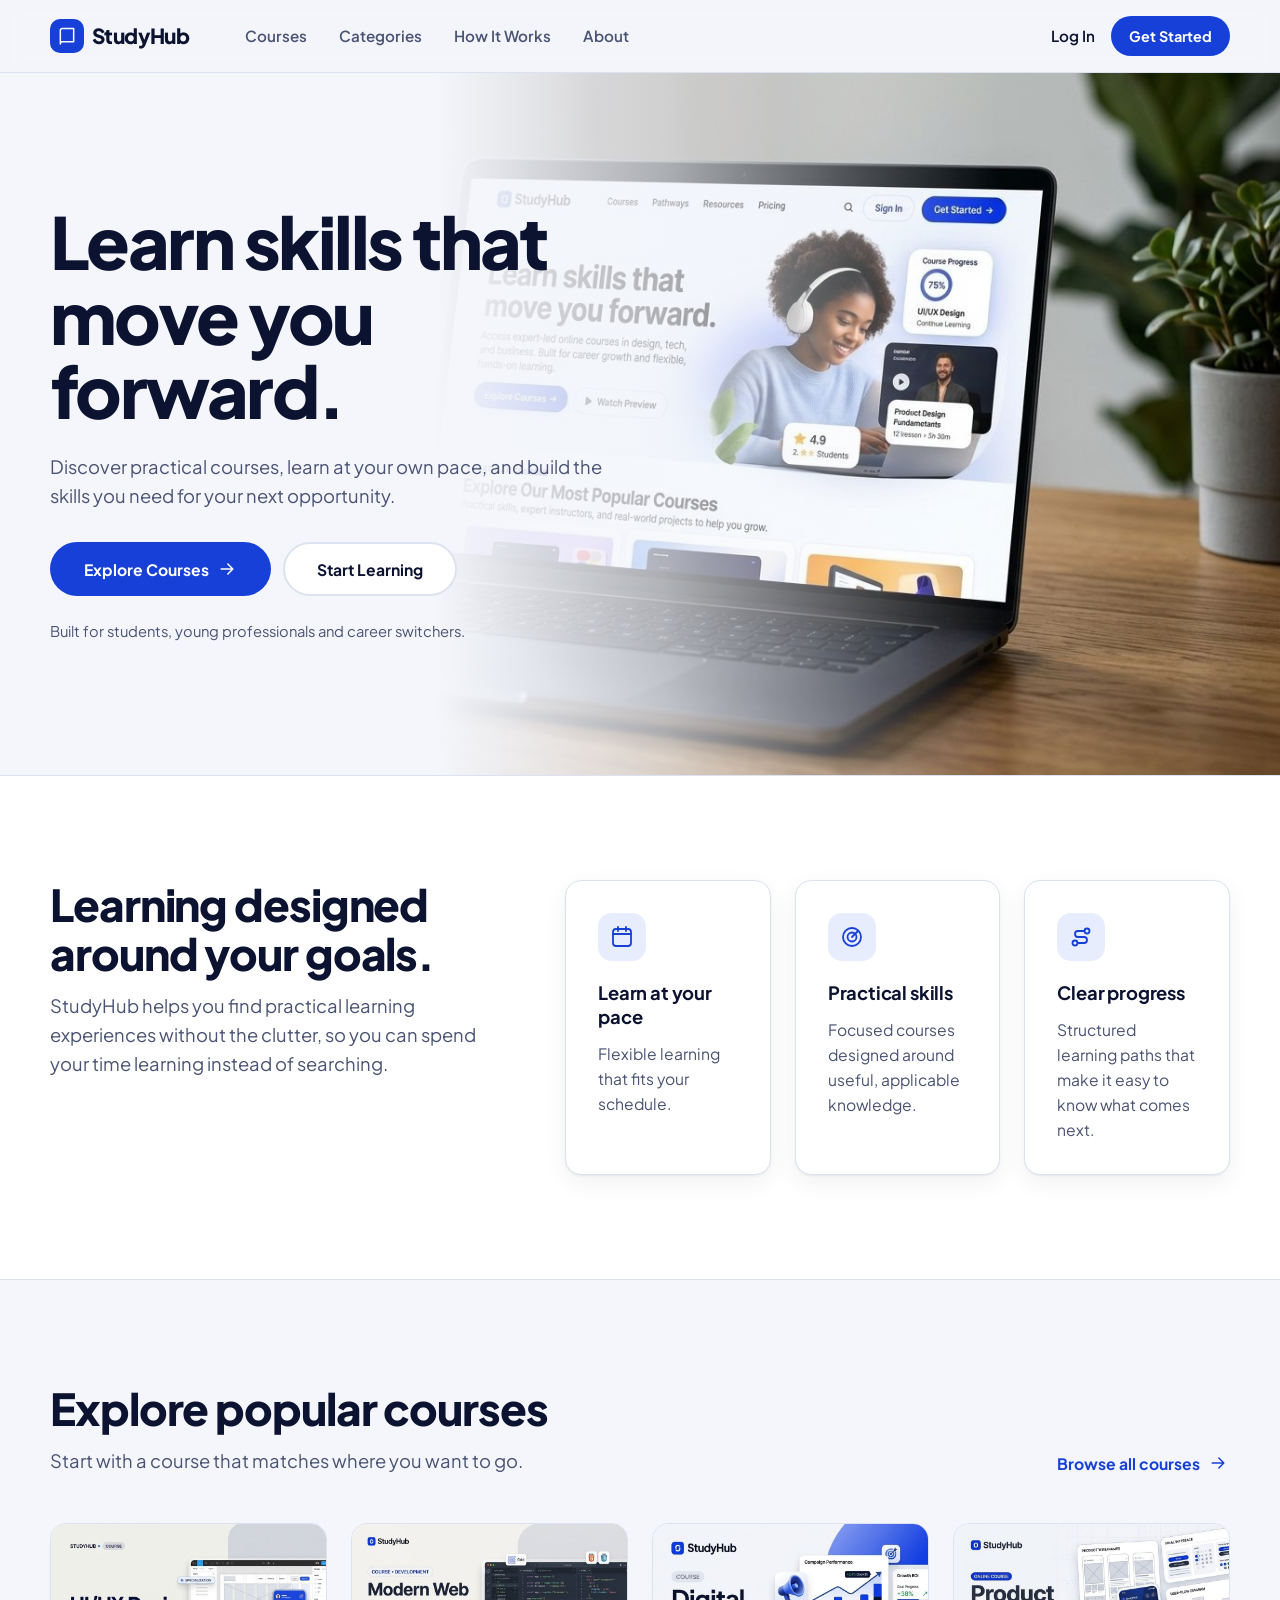
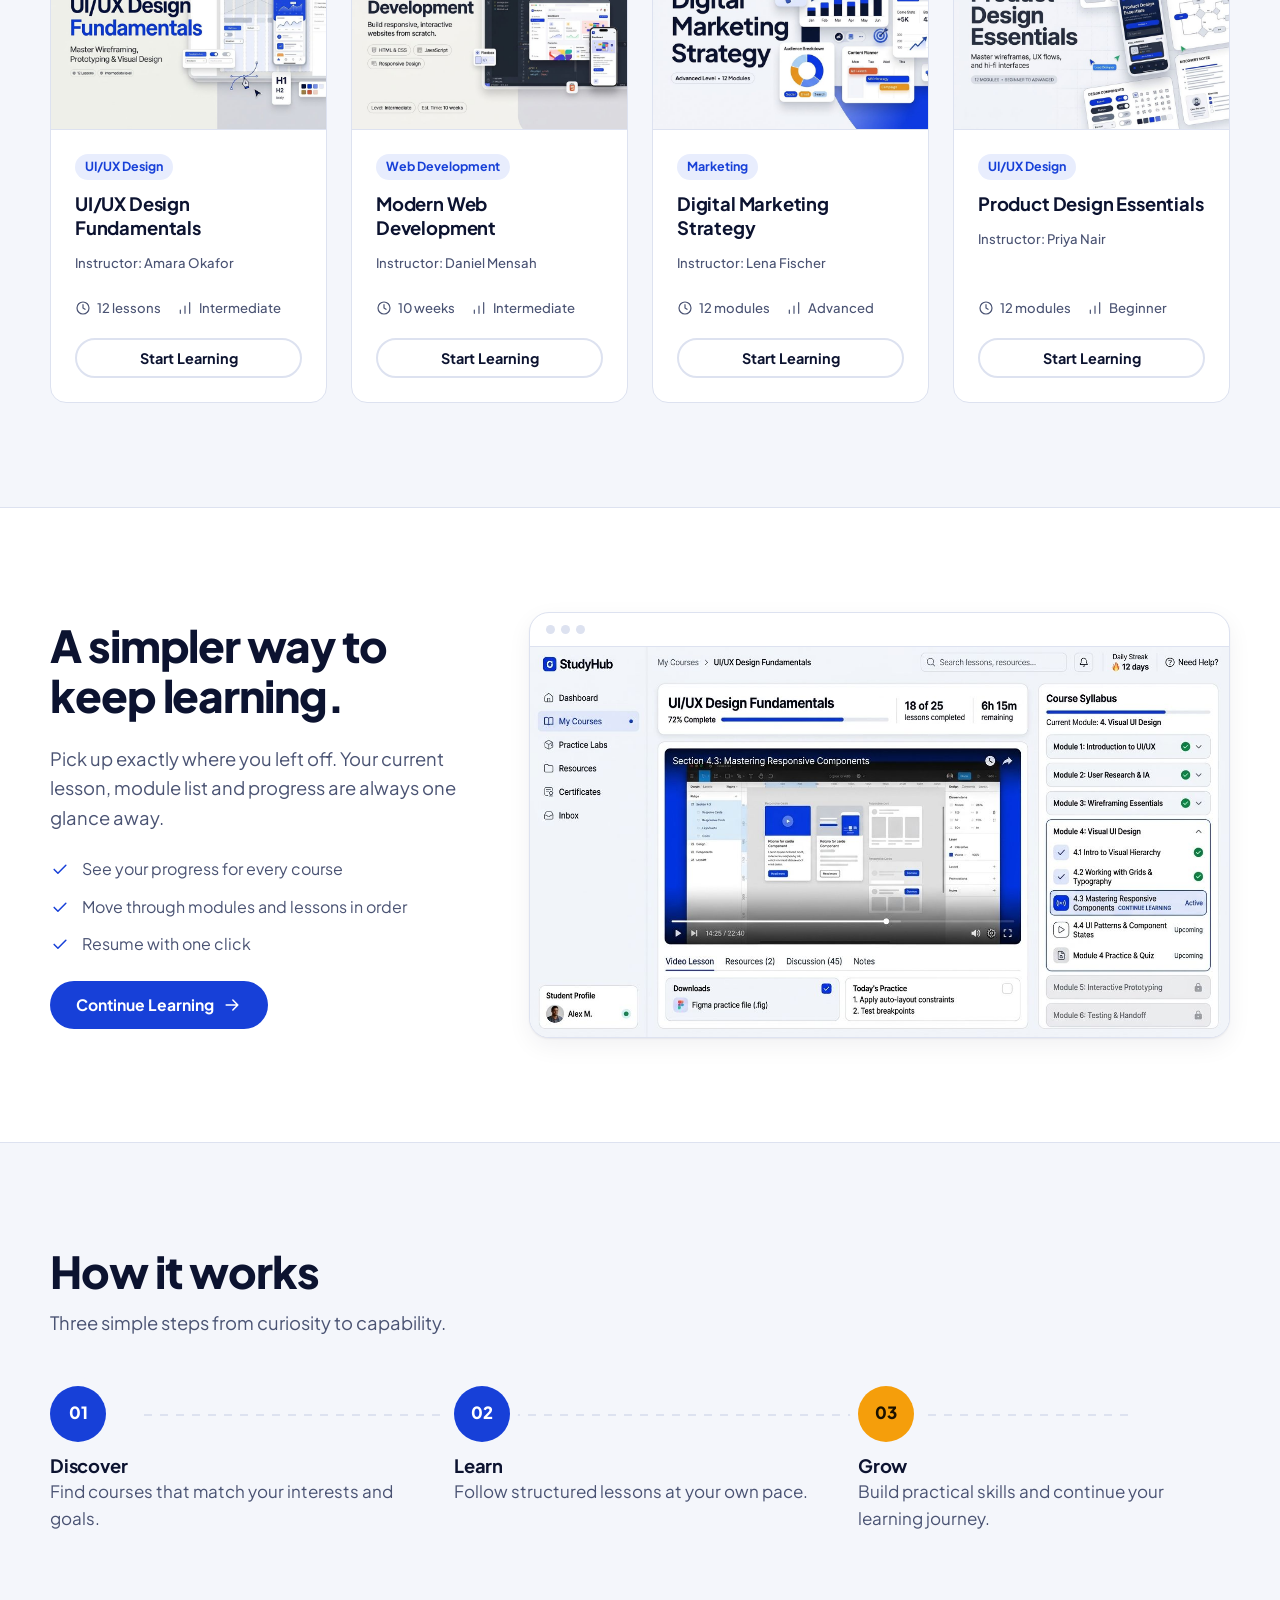
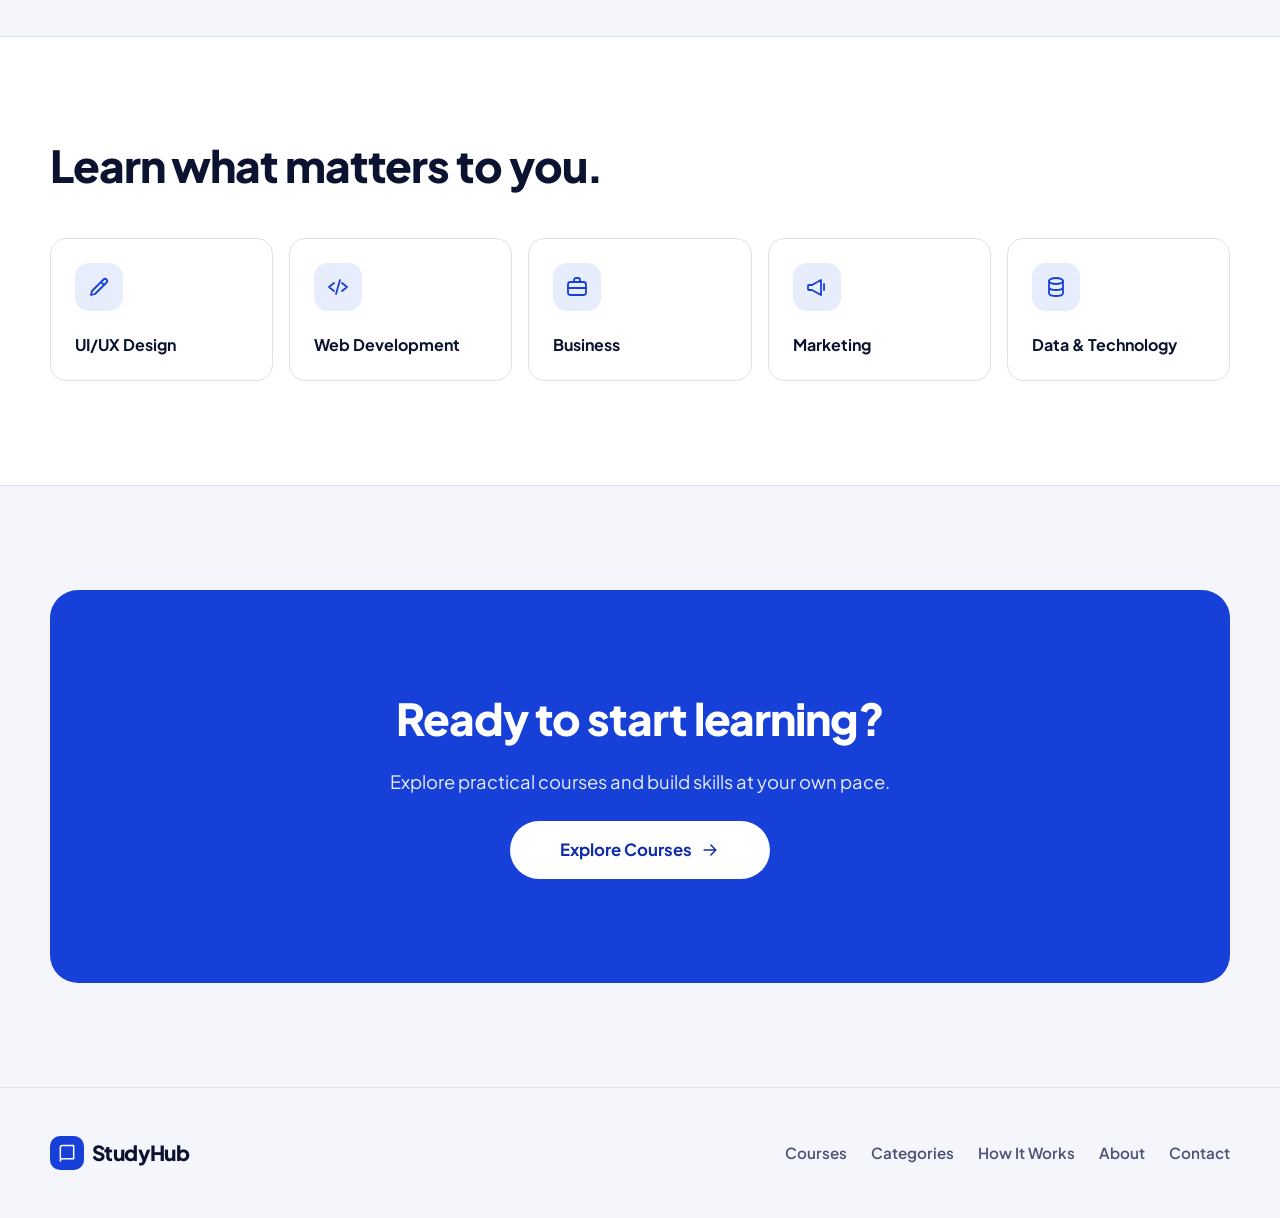
==== index.html @ 7bf139a9 "initial commit" ====
<!DOCTYPE html>
<html lang="en">
<head>
<meta charset="utf-8">
<meta name="viewport" content="width=device-width, initial-scale=1, viewport-fit=cover">
<link rel="icon" href="data:image/svg+xml,%3Csvg xmlns=%27http://www.w3.org/2000/svg%27 viewBox=%270 0 100 100%27%3E%3Ctext y=%27.9em%27 font-size=%2790%27%3E🎓%3C/text%3E%3C/svg%3E">
<title>StudyHub — Learn skills that move you forward</title>
<meta name="description" content="Practical online courses in design, development, business and marketing. Learn at your own pace with structured paths and clear progress.">
<link rel="preconnect" href="https://fonts.googleapis.com">
<link rel="preconnect" href="https://fonts.gstatic.com" crossorigin>
<link href="https://fonts.googleapis.com/css2?family=Plus+Jakarta+Sans:wght@400;500;600;700;800&display=swap" rel="stylesheet">
<link rel="stylesheet" href="css/styles.css">
</head>
<body>
<svg width="0" height="0" style="position:absolute" aria-hidden="true">
<defs>
<symbol id="arrow" viewBox="0 0 24 24"><path d="M5 12h14M13 6l6 6-6 6"/></symbol>
<symbol id="clock" viewBox="0 0 24 24"><circle cx="12" cy="12" r="9"/><path d="M12 7v5l3 2"/></symbol>
<symbol id="level" viewBox="0 0 24 24"><path d="M5 20v-5M12 20V9M19 20V4"/></symbol>
<symbol id="check" viewBox="0 0 24 24"><path d="M5 12.5l4.5 4.5L19 7.5"/></symbol>
<symbol id="flex" viewBox="0 0 24 24"><rect x="3" y="4" width="18" height="17" rx="3"/><path d="M3 9h18M8 2v4M16 2v4"/></symbol>
<symbol id="target" viewBox="0 0 24 24"><circle cx="12" cy="12" r="9"/><circle cx="12" cy="12" r="4.5"/><path d="M12 12l6-6"/></symbol>
<symbol id="path" viewBox="0 0 24 24"><circle cx="6" cy="18" r="2.5"/><circle cx="18" cy="6" r="2.5"/><path d="M8.5 18H15a3 3 0 0 0 0-6H9a3 3 0 0 1 0-6h6.5"/></symbol>
<symbol id="search" viewBox="0 0 24 24"><circle cx="11" cy="11" r="7"/><path d="M20 20l-4-4"/></symbol>
<symbol id="book" viewBox="0 0 24 24"><path d="M4 5.5A2.5 2.5 0 0 1 6.5 3H20v16H6.5A2.5 2.5 0 0 0 4 21.5zM4 5.5v16"/></symbol>
<symbol id="pen" viewBox="0 0 24 24"><path d="M4 20l1-4L16.5 4.5a2.1 2.1 0 0 1 3 3L8 19zM14 7l3 3"/></symbol>
<symbol id="code" viewBox="0 0 24 24"><path d="M8 8l-5 4 5 4M16 8l5 4-5 4M14 5l-4 14"/></symbol>
<symbol id="brief" viewBox="0 0 24 24"><rect x="3" y="7" width="18" height="13" rx="2.5"/><path d="M9 7V5a2 2 0 0 1 2-2h2a2 2 0 0 1 2 2v2M3 13h18"/></symbol>
<symbol id="mega" viewBox="0 0 24 24"><path d="M3 11v3a1 1 0 0 0 1 1h3l9 5V5L7 10H4a1 1 0 0 0-1 1zM19 9v6"/></symbol>
<symbol id="data" viewBox="0 0 24 24"><ellipse cx="12" cy="6" rx="7" ry="3"/><path d="M5 6v6c0 1.7 3.1 3 7 3s7-1.3 7-3V6M5 12v6c0 1.7 3.1 3 7 3s7-1.3 7-3v-6"/></symbol>
<symbol id="menu" viewBox="0 0 24 24"><path d="M4 7h16M4 12h16M4 17h16"/></symbol>
</defs>
</svg>

<header class="nav">
  <div class="wrap">
    <a class="logo" href="#top" aria-label="StudyHub home"><i><svg class="ico" aria-hidden="true"><use href="#book"/></svg></i>StudyHub</a>
    <nav class="menu" id="menu" aria-label="Primary">
      <a href="#courses">Courses</a><a href="#categories">Categories</a><a href="#how">How It Works</a><a href="#about">About</a>
    </nav>
    <div class="nav-r">
      <a class="login" href="#cta">Log In</a>
      <a class="btn btn-p btn-sm" href="#cta">Get Started</a>
    </div>
    <button class="burger" id="burger" aria-label="Open menu" aria-expanded="false" aria-controls="menu"><svg class="ico" aria-hidden="true"><use href="#menu"/></svg></button>
  </div>
</header>

<main id="top">
<section class="hero">
  <img class="hero-bg" src="images/hero-laptop.jpg" alt="" width="1200" height="670" fetchpriority="high">
  <div class="wrap">
    <div class="copy">
      <h1>Learn skills that move you forward.</h1>
      <p class="lead">Discover practical courses, learn at your own pace, and build the skills you need for your next opportunity.</p>
      <div class="cta-row">
        <a class="btn btn-p" href="#courses">Explore Courses <svg class="ico" aria-hidden="true"><use href="#arrow"/></svg></a>
        <a class="btn btn-s" href="#cta">Start Learning</a>
      </div>
      <p class="audience">Built for students, young professionals and career switchers.</p>
    </div>
  </div>
</section>

<section class="band" id="about">
  <div class="wrap split">
    <div class="head">
      <h2>Learning designed around your goals.</h2>
      <p class="lead">StudyHub helps you find practical learning experiences without the clutter, so you can spend your time learning instead of searching.</p>
    </div>
    <div class="values">
      <article class="panel val"><span class="badge"><svg class="ico"><use href="#flex"/></svg></span><h3>Learn at your pace</h3><p>Flexible learning that fits your schedule.</p></article>
      <article class="panel val"><span class="badge"><svg class="ico"><use href="#target"/></svg></span><h3>Practical skills</h3><p>Focused courses designed around useful, applicable knowledge.</p></article>
      <article class="panel val"><span class="badge"><svg class="ico"><use href="#path"/></svg></span><h3>Clear progress</h3><p>Structured learning paths that make it easy to know what comes next.</p></article>
    </div>
  </div>
</section>

<section id="courses">
  <div class="wrap">
    <div class="top">
      <div class="head"><h2>Explore popular courses</h2><p class="lead">Start with a course that matches where you want to go.</p></div>
      <a class="btn btn-t" href="#cta">Browse all courses <svg class="ico" aria-hidden="true"><use href="#arrow"/></svg></a>
    </div>
    <div class="grid4">
      <article class="card"><img src="images/course-ui-ux-fundamentals.jpg" alt="UI/UX Design Fundamentals course cover" loading="lazy" width="900" height="672"><div class="body"><span class="tag">UI/UX Design</span><h3>UI/UX Design Fundamentals</h3><p class="meta">Instructor: Amara Okafor</p><div class="facts meta"><span><svg class="ico"><use href="#clock"/></svg>12 lessons</span><span><svg class="ico"><use href="#level"/></svg>Intermediate</span></div><a class="btn btn-s btn-sm" href="#cta">Start Learning</a></div></article>
      <article class="card"><img src="images/course-web-development.jpg" alt="Modern Web Development course cover" loading="lazy" width="900" height="672"><div class="body"><span class="tag">Web Development</span><h3>Modern Web Development</h3><p class="meta">Instructor: Daniel Mensah</p><div class="facts meta"><span><svg class="ico"><use href="#clock"/></svg>10 weeks</span><span><svg class="ico"><use href="#level"/></svg>Intermediate</span></div><a class="btn btn-s btn-sm" href="#cta">Start Learning</a></div></article>
      <article class="card"><img src="images/course-digital-marketing.jpg" alt="Digital Marketing Strategy course cover" loading="lazy" width="900" height="672"><div class="body"><span class="tag">Marketing</span><h3>Digital Marketing Strategy</h3><p class="meta">Instructor: Lena Fischer</p><div class="facts meta"><span><svg class="ico"><use href="#clock"/></svg>12 modules</span><span><svg class="ico"><use href="#level"/></svg>Advanced</span></div><a class="btn btn-s btn-sm" href="#cta">Start Learning</a></div></article>
      <article class="card"><img src="images/course-product-design.jpg" alt="Product Design Essentials course cover" loading="lazy" width="900" height="672"><div class="body"><span class="tag">UI/UX Design</span><h3>Product Design Essentials</h3><p class="meta">Instructor: Priya Nair</p><div class="facts meta"><span><svg class="ico"><use href="#clock"/></svg>12 modules</span><span><svg class="ico"><use href="#level"/></svg>Beginner</span></div><a class="btn btn-s btn-sm" href="#cta">Start Learning</a></div></article>
    </div>
  </div>
</section>

<section class="band" id="experience">
  <div class="wrap exp">
    <div class="copy">
      <h2>A simpler way to keep learning.</h2>
      <p class="lead">Pick up exactly where you left off. Your current lesson, module list and progress are always one glance away.</p>
      <ul class="ticks">
        <li><svg class="ico"><use href="#check"/></svg>See your progress for every course</li>
        <li><svg class="ico"><use href="#check"/></svg>Move through modules and lessons in order</li>
        <li><svg class="ico"><use href="#check"/></svg>Resume with one click</li>
      </ul>
      <a class="btn btn-p" href="#cta">Continue Learning <svg class="ico" aria-hidden="true"><use href="#arrow"/></svg></a>
    </div>
    <div class="frame">
      <div class="dots"><b></b><b></b><b></b></div>
      <img src="images/lesson-interface.jpg" alt="StudyHub lesson view: UI/UX Design Fundamentals at 72% complete, with the course syllabus and a video lesson on responsive components" loading="lazy" width="1376" height="768">
    </div>
  </div>
</section>

<section id="how">
  <div class="wrap">
    <div class="head"><h2>How it works</h2><p class="lead">Three simple steps from curiosity to capability.</p></div>
    <ol class="steps" style="list-style:none;margin:0;padding:0">
      <li class="step"><span class="n">01</span><div><h3>Discover</h3><p>Find courses that match your interests and goals.</p></div></li>
      <li class="step"><span class="n">02</span><div><h3>Learn</h3><p>Follow structured lessons at your own pace.</p></div></li>
      <li class="step"><span class="n">03</span><div><h3>Grow</h3><p>Build practical skills and continue your learning journey.</p></div></li>
    </ol>
  </div>
</section>

<section class="band" id="categories">
  <div class="wrap">
    <div class="head"><h2>Learn what matters to you.</h2></div>
    <div class="cats">
      <a class="cat" href="#courses"><span class="badge"><svg class="ico"><use href="#pen"/></svg></span><strong>UI/UX Design</strong></a>
      <a class="cat" href="#courses"><span class="badge"><svg class="ico"><use href="#code"/></svg></span><strong>Web Development</strong></a>
      <a class="cat" href="#courses"><span class="badge"><svg class="ico"><use href="#brief"/></svg></span><strong>Business</strong></a>
      <a class="cat" href="#courses"><span class="badge"><svg class="ico"><use href="#mega"/></svg></span><strong>Marketing</strong></a>
      <a class="cat" href="#courses"><span class="badge"><svg class="ico"><use href="#data"/></svg></span><strong>Data &amp; Technology</strong></a>
    </div>
  </div>
</section>

<section id="cta">
  <div class="wrap">
    <div class="final">
      <h2>Ready to start learning?</h2>
      <p>Explore practical courses and build skills at your own pace.</p>
      <a class="btn" href="#courses">Explore Courses <svg class="ico" aria-hidden="true"><use href="#arrow"/></svg></a>
    </div>
  </div>
</section>
</main>

<footer>
  <div class="wrap">
    <a class="logo" href="#top"><i><svg class="ico" aria-hidden="true"><use href="#book"/></svg></i>StudyHub</a>
    <nav aria-label="Footer"><a href="#courses">Courses</a><a href="#categories">Categories</a><a href="#how">How It Works</a><a href="#about">About</a><a href="mailto:hello@studyhub.example">Contact</a></nav>
  </div>
</footer>

<script src="js/main.js" defer></script>
</body>
</html>
---- css/styles.css ----
:root{
  --brand:#1740D8;--brand-d:#0F2DA8;--brand-t:#E8EDFD;
  --accent:#F59E0B;--ink:#0C1330;--ink2:#4A5373;--line:#DDE2F0;
  --bg:#F4F6FB;--surface:#fff;--on-brand:#fff;--ring:#1740D8;
  --s1:4px;--s2:8px;--s3:12px;--s4:16px;--s5:24px;--s6:32px;--s7:48px;--s8:72px;--s9:104px;
  --r:16px;--r-s:10px;--sh:0 1px 2px rgba(12,19,48,.06),0 8px 24px rgba(12,19,48,.06);
  --font:"Plus Jakarta Sans",system-ui,-apple-system,"Segoe UI",Roboto,sans-serif;
  box-sizing:border-box;padding-top:env(safe-area-inset-top,0px);padding-bottom:env(safe-area-inset-bottom,0px)
}
@media (prefers-color-scheme:dark){:root:not([data-theme="light"]){
  --brand:#6C8CFF;--brand-d:#8FA6FF;--brand-t:#1B2750;--ink:#EEF1FB;--ink2:#A9B2D0;--line:#273154;
  --bg:#0A1024;--surface:#121A36;--on-brand:#0A1024;--ring:#8FA6FF;--sh:0 1px 2px rgba(0,0,0,.4)}}
:root[data-theme="dark"]{--brand:#6C8CFF;--brand-d:#8FA6FF;--brand-t:#1B2750;--ink:#EEF1FB;--ink2:#A9B2D0;--line:#273154;--bg:#0A1024;--surface:#121A36;--on-brand:#0A1024;--ring:#8FA6FF}
*,*::before,*::after{box-sizing:inherit}
html{scroll-behavior:smooth;scroll-padding-top:calc(88px + env(safe-area-inset-top,0px))}
body{margin:0;background:var(--bg);color:var(--ink);font:400 17px/1.6 var(--font);-webkit-font-smoothing:antialiased}
img{max-width:100%;height:auto;display:block}
a{color:inherit;text-decoration:none}
:focus-visible{outline:3px solid var(--ring);outline-offset:3px;border-radius:6px}
.wrap{width:min(1180px,100% - 2*var(--s5));margin-inline:auto}
.ico{width:20px;height:20px;fill:none;stroke:currentColor;stroke-width:1.8;stroke-linecap:round;stroke-linejoin:round;flex:none}
h1,h2,h3,p{margin:0}
h1{font-size:clamp(2.5rem,5.6vw,4.5rem);line-height:1.04;letter-spacing:-.035em;font-weight:800}
h2{font-size:clamp(1.9rem,3.6vw,2.75rem);line-height:1.12;letter-spacing:-.025em;font-weight:800}
h3{font-size:1.15rem;line-height:1.3;font-weight:700;letter-spacing:-.01em}
.lead{font-size:1.15rem;color:var(--ink2);max-width:52ch}
.meta{font-size:.82rem;color:var(--ink2);font-weight:500}
/* buttons */
.btn{display:inline-flex;align-items:center;justify-content:center;gap:var(--s2);min-height:48px;padding:0 var(--s5);border-radius:999px;font:700 .98rem var(--font);border:2px solid transparent;cursor:pointer;transition:background .2s,transform .2s,border-color .2s}
.btn-p{background:var(--brand);color:var(--on-brand)}.btn-p:hover{background:var(--brand-d)}
.btn-s{background:var(--surface);color:var(--ink);border-color:var(--line)}.btn-s:hover{border-color:var(--brand)}
.btn-t{min-height:auto;padding:0;border-radius:6px;color:var(--brand);background:none}.btn-t:hover{text-decoration:underline;text-underline-offset:4px}
.btn:active{transform:translateY(1px)}
.btn-sm{min-height:40px;padding:0 var(--s4);font-size:.9rem}
/* nav */
.nav{position:sticky;top:0;z-index:20;background:color-mix(in srgb,var(--bg) 90%,transparent);backdrop-filter:blur(10px);border-bottom:1px solid var(--line);padding-top:env(safe-area-inset-top,0px)}
.nav .wrap{display:flex;align-items:center;gap:var(--s6);min-height:72px}
.logo{display:flex;align-items:center;gap:var(--s2);font-weight:800;font-size:1.3rem;letter-spacing:-.03em}
.logo i{width:34px;height:34px;border-radius:10px;background:var(--brand);color:var(--on-brand);display:grid;place-items:center}
.menu{display:flex;gap:var(--s6);margin-left:var(--s5);font-weight:600;font-size:.95rem;color:var(--ink2)}
.menu a:hover{color:var(--ink)}
.nav-r{margin-left:auto;display:flex;align-items:center;gap:var(--s4)}
.login{font-weight:600;font-size:.95rem}
.burger{display:none;margin-left:auto;background:none;border:1px solid var(--line);border-radius:12px;width:44px;height:44px;color:var(--ink);cursor:pointer;place-items:center}
section{padding-block:var(--s9)}
.head{display:flex;flex-direction:column;gap:var(--s3);margin-bottom:var(--s7);max-width:640px}
/* hero */
.hero{position:relative;isolation:isolate;overflow:hidden;min-height:clamp(560px,78vh,760px);display:flex;align-items:center;padding-block:var(--s8)}
.hero-bg{position:absolute;inset:0;width:100%;height:100%;object-fit:cover;object-position:78% 50%;z-index:-2}
.hero::before{content:"";position:absolute;inset:0;z-index:-1;background:linear-gradient(90deg,var(--bg) 0%,var(--bg) 34%,color-mix(in srgb,var(--bg) 70%,transparent) 52%,transparent 78%)}
.hero .wrap{width:min(1180px,100% - 2*var(--s5))}
.hero .copy{max-width:560px;display:flex;flex-direction:column;gap:var(--s5);align-items:flex-start}
.cta-row{display:flex;gap:var(--s3);flex-wrap:wrap;margin-top:var(--s2)}
.cta-row .btn{min-height:54px;padding-inline:var(--s6)}
.audience{font-size:.92rem;color:var(--ink2)}
.stage{position:relative;padding:0 0 var(--s6) var(--s5)}
.panel{background:var(--surface);border:1px solid var(--line);border-radius:20px;box-shadow:var(--sh)}
.dash{padding:var(--s4);display:grid;gap:var(--s4)}
.dash-top{display:flex;justify-content:space-between;align-items:center;font-size:.8rem;font-weight:600;color:var(--ink2)}
.dots{display:flex;gap:6px}.dots b{width:9px;height:9px;border-radius:50%;background:var(--line)}
.dash img{border-radius:12px;aspect-ratio:4/3;object-fit:cover;width:100%;border:1px solid var(--line)}
.bar{height:8px;border-radius:99px;background:var(--brand-t);overflow:hidden}
.bar span{display:block;height:100%;background:var(--brand);border-radius:99px}
.row{display:flex;justify-content:space-between;align-items:center;gap:var(--s3)}
.mini{position:absolute;padding:var(--s3) var(--s4);display:flex;gap:var(--s3);align-items:center}
.mini.a{left:-4px;bottom:0;max-width:250px}.mini.b{right:-12px;top:-18px;flex-direction:column;align-items:flex-start;gap:var(--s2);min-width:190px}
.ring{width:48px;height:48px;border-radius:50%;background:conic-gradient(var(--brand) 72%,var(--brand-t) 0);display:grid;place-items:center;flex:none}
.ring::after{content:"72%";width:38px;height:38px;border-radius:50%;background:var(--surface);display:grid;place-items:center;font-size:.72rem;font-weight:800}
.chk{width:28px;height:28px;border-radius:50%;background:var(--brand-t);color:var(--brand);display:grid;place-items:center;flex:none}
.mini strong{display:block;font-size:.88rem;line-height:1.3}
/* value */
.values{display:grid;grid-template-columns:repeat(3,1fr);gap:var(--s5)}
.val{padding:var(--s6);display:flex;flex-direction:column;gap:var(--s3);border-radius:var(--r)}
.val p{color:var(--ink2);font-size:.98rem}
.badge{width:48px;height:48px;border-radius:14px;background:var(--brand-t);color:var(--brand);display:grid;place-items:center;margin-bottom:var(--s2)}
.badge .ico{width:24px;height:24px}
.split{display:grid;grid-template-columns:.8fr 1.2fr;gap:var(--s8);align-items:start}
.split .head{margin:0;position:sticky;top:120px}
/* courses */
.band{background:var(--surface);border-block:1px solid var(--line)}
.top{display:flex;justify-content:space-between;align-items:end;gap:var(--s5);margin-bottom:var(--s7)}
.top .head{margin:0}
.grid4{display:grid;grid-template-columns:repeat(auto-fit,minmax(min(100%,250px),1fr));gap:var(--s5)}
.card{display:flex;flex-direction:column;background:var(--surface);border:1px solid var(--line);border-radius:var(--r);overflow:hidden;transition:border-color .2s,box-shadow .2s}
.card:hover,.card:focus-within{border-color:var(--brand);box-shadow:var(--sh)}
.card img{aspect-ratio:4/3;object-fit:cover;width:100%;border-bottom:1px solid var(--line)}
.card .body{padding:var(--s5);display:flex;flex-direction:column;gap:var(--s3);flex:1}
.tag{align-self:flex-start;font-size:.78rem;font-weight:700;color:var(--brand);background:var(--brand-t);padding:3px 10px;border-radius:99px}
.facts{display:flex;flex-wrap:wrap;gap:var(--s2) var(--s4);margin-top:auto;padding-top:var(--s3)}
.facts span{display:flex;align-items:center;gap:6px}.facts .ico{width:16px;height:16px}
.card .btn{margin-top:var(--s2);width:100%}
/* experience */
.exp{display:grid;grid-template-columns:.8fr 1.3fr;gap:var(--s7);align-items:center}
.exp .copy{display:flex;flex-direction:column;gap:var(--s5);align-items:flex-start}
.ticks{list-style:none;margin:0;padding:0;display:grid;gap:var(--s3)}
.ticks li{display:flex;gap:var(--s3);align-items:flex-start;color:var(--ink2);font-size:1rem}
.ticks .ico{color:var(--brand);margin-top:3px}
.frame{border-radius:20px;border:1px solid var(--line);background:var(--surface);box-shadow:var(--sh);overflow:hidden}
.frame .dots{padding:var(--s3) var(--s4);border-bottom:1px solid var(--line)}
/* steps */
.steps{display:grid;grid-template-columns:repeat(3,1fr);gap:var(--s6);position:relative;counter-reset:s}
.steps::before{content:"";position:absolute;left:8%;right:8%;top:28px;height:2px;background:repeating-linear-gradient(90deg,var(--line) 0 8px,transparent 8px 16px)}
.step{position:relative;display:flex;flex-direction:column;gap:var(--s3)}
.step .n{width:56px;height:56px;border-radius:50%;background:var(--brand);color:var(--on-brand);display:grid;place-items:center;font-weight:800;font-size:1.05rem;box-shadow:0 0 0 8px var(--bg)}
.step:nth-child(3) .n{background:var(--accent);color:#1b1200}
.step p{color:var(--ink2);max-width:30ch}
/* categories */
.cats{display:grid;grid-template-columns:repeat(5,1fr);gap:var(--s4)}
.cat{display:flex;flex-direction:column;gap:var(--s4);padding:var(--s5);background:var(--surface);border:1px solid var(--line);border-radius:var(--r);transition:border-color .2s,transform .2s}
.cat:hover{border-color:var(--brand);transform:translateY(-2px)}
.cat strong{font-size:1rem;line-height:1.3}
/* final */
.final{background:var(--brand);color:var(--on-brand);border-radius:28px;padding:var(--s9) var(--s6);text-align:center;display:flex;flex-direction:column;align-items:center;gap:var(--s5)}
.final p{font-size:1.15rem;opacity:.9;max-width:44ch}
.final .btn{background:#fff;color:var(--brand-d);min-height:58px;padding-inline:var(--s7);font-size:1.05rem}
.final .btn:hover{background:var(--accent);color:#1b1200}
:root[data-theme="dark"] .final,:root:not([data-theme="light"]) .final{--final:1}
footer{border-top:1px solid var(--line);padding-block:var(--s7)}
footer .wrap{display:flex;justify-content:space-between;align-items:center;gap:var(--s5);flex-wrap:wrap}
footer nav{display:flex;gap:var(--s5);flex-wrap:wrap;font-weight:600;font-size:.95rem;color:var(--ink2)}
footer nav a:hover{color:var(--ink)}
@media (max-width:1024px){
  .exp,.split{grid-template-columns:1fr}
  .hero-bg{object-position:70% 50%}
  .hero::before{background:linear-gradient(90deg,var(--bg) 0%,color-mix(in srgb,var(--bg) 82%,transparent) 55%,color-mix(in srgb,var(--bg) 25%,transparent) 100%)}
  .split .head{position:static}
  .cats{grid-template-columns:repeat(3,1fr)}
  .stage{max-width:620px}
}
@media (max-width:820px){
  .menu,.nav-r .login,.nav-r .btn{display:none}
  .burger{display:grid}
  .menu.open{display:flex;flex-direction:column;position:absolute;left:0;right:0;top:100%;margin:0;padding:var(--s4) var(--s5) var(--s5);background:var(--bg);border-bottom:1px solid var(--line);gap:var(--s4)}
  .nav .wrap{position:relative}
  section{padding-block:var(--s8)}
  .values{grid-template-columns:1fr}
  .steps{grid-template-columns:1fr;gap:var(--s5)}.steps::before{display:none}
  .step{flex-direction:row;gap:var(--s4)}.step>div{display:flex;flex-direction:column;gap:var(--s2)}
  .top{flex-direction:column;align-items:flex-start}
}
@media (max-width:560px){
  .hero{align-items:flex-start;min-height:0;padding-top:var(--s7);padding-bottom:min(78vw,340px)}
  .hero-bg{object-position:72% 100%;height:min(88vw,380px);top:auto;bottom:0;inset-inline:0}
  .hero::before{background:linear-gradient(180deg,var(--bg) 0%,var(--bg) 52%,color-mix(in srgb,var(--bg) 30%,transparent) 78%,transparent 100%)}
  body{font-size:16px}
  .cats{grid-template-columns:repeat(2,1fr)}
  .cta-row .btn{flex:1 1 100%}
  .stage{padding-left:0}.mini.b{right:0}.mini.a{left:0}
  .final{padding-inline:var(--s5)}
}
@media (prefers-reduced-motion:reduce){*{transition:none!important;scroll-behavior:auto!important}}
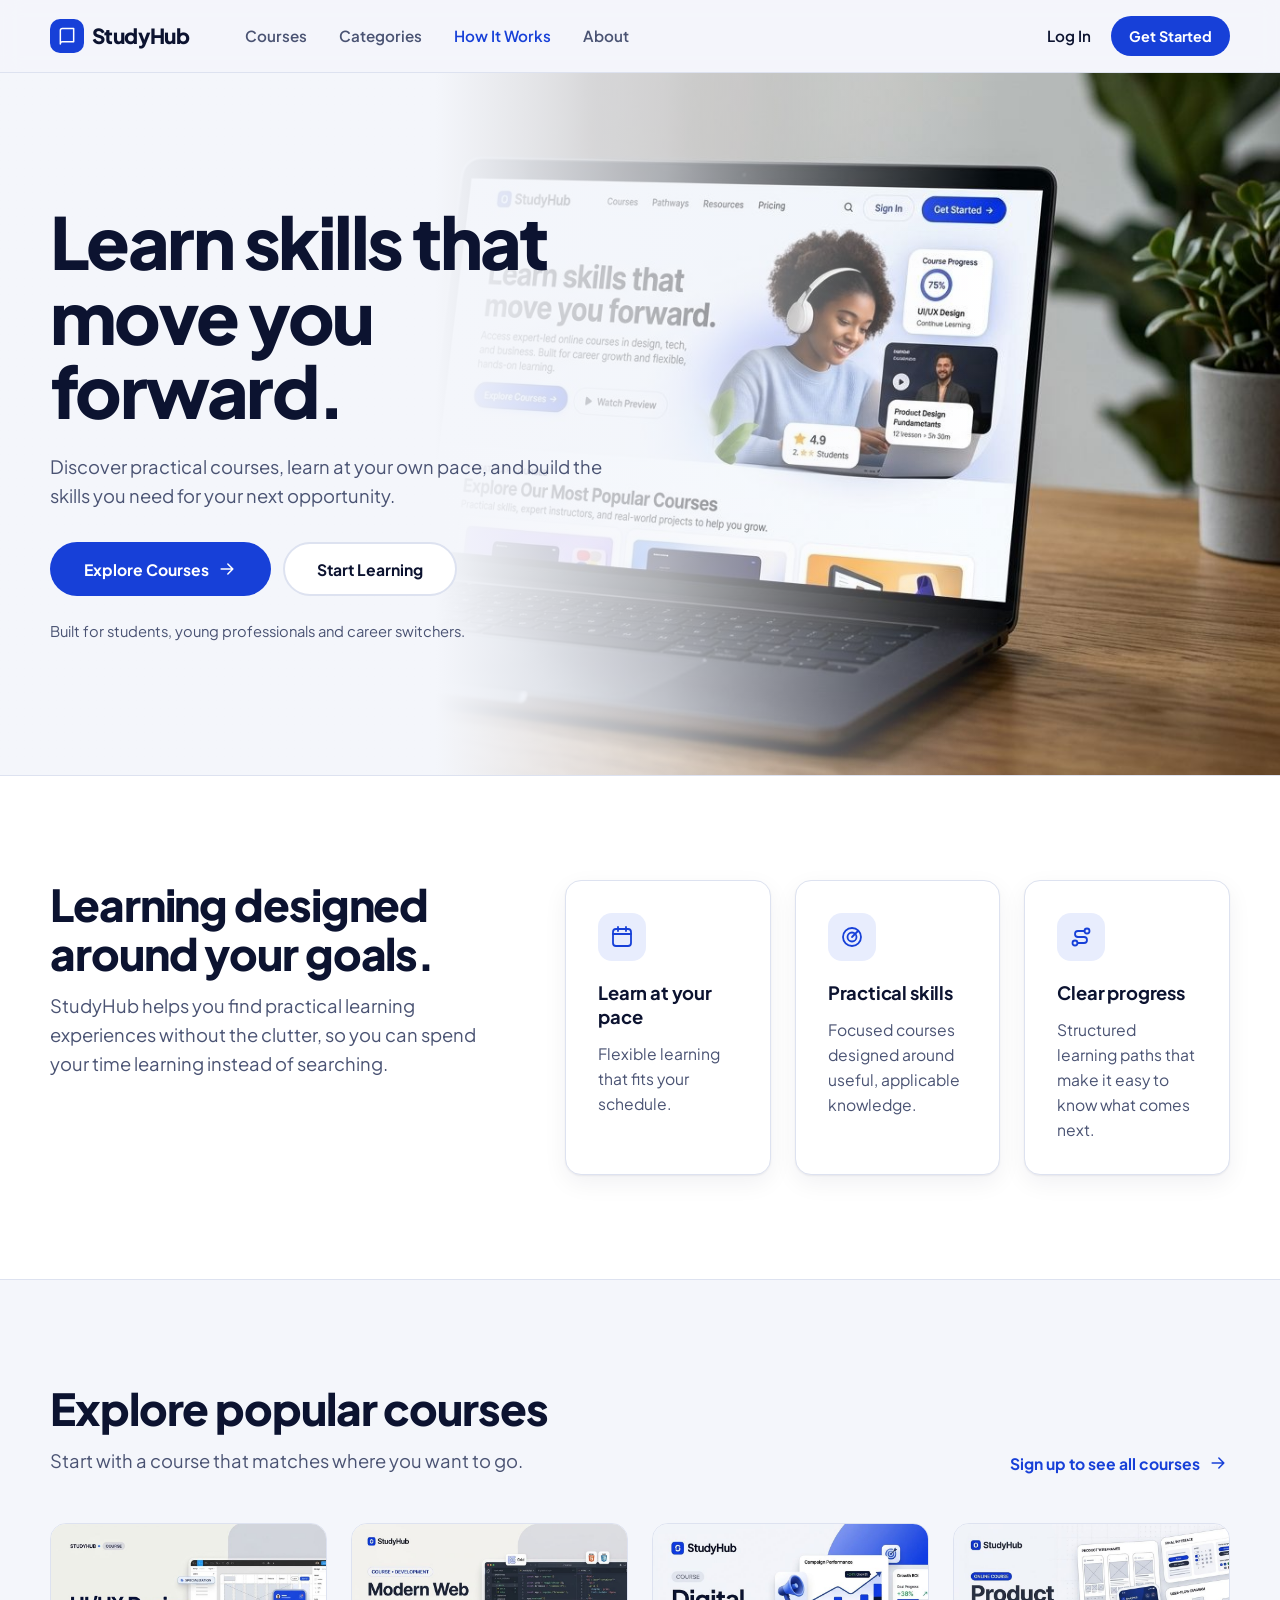
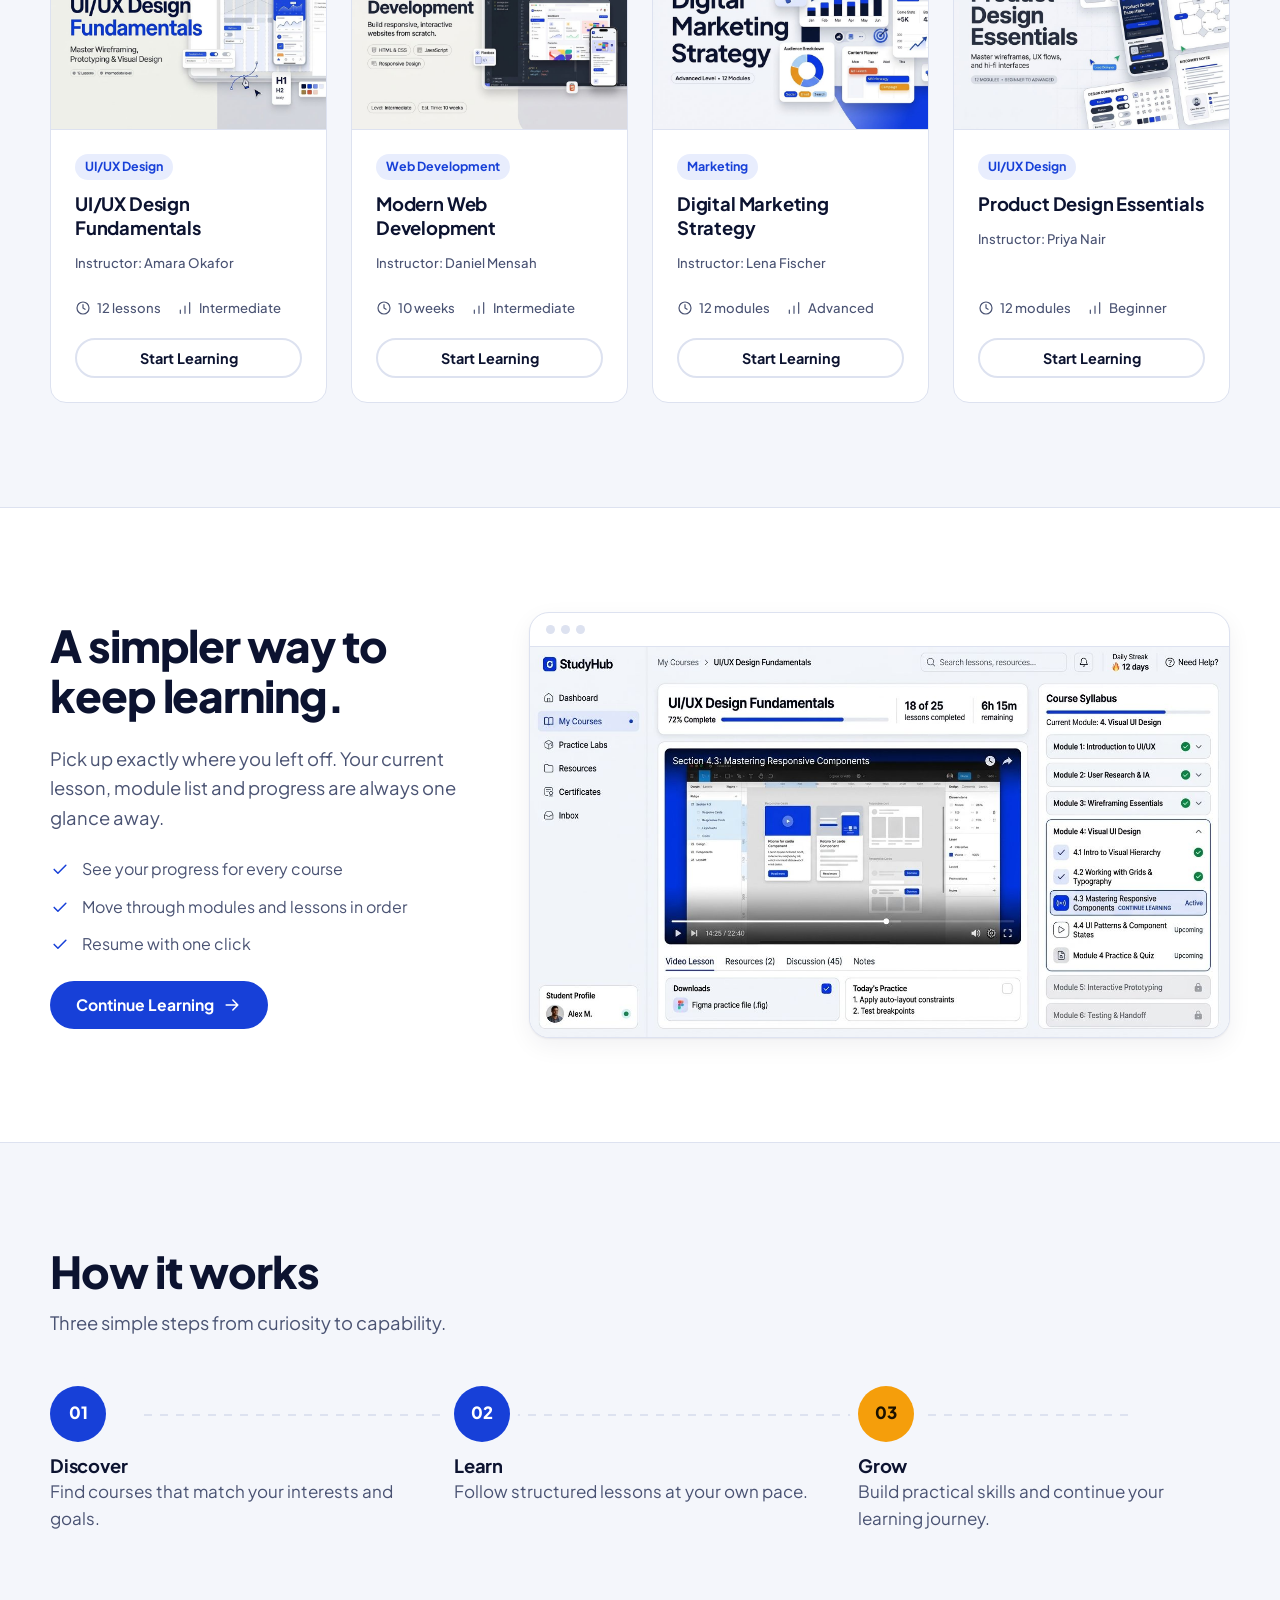
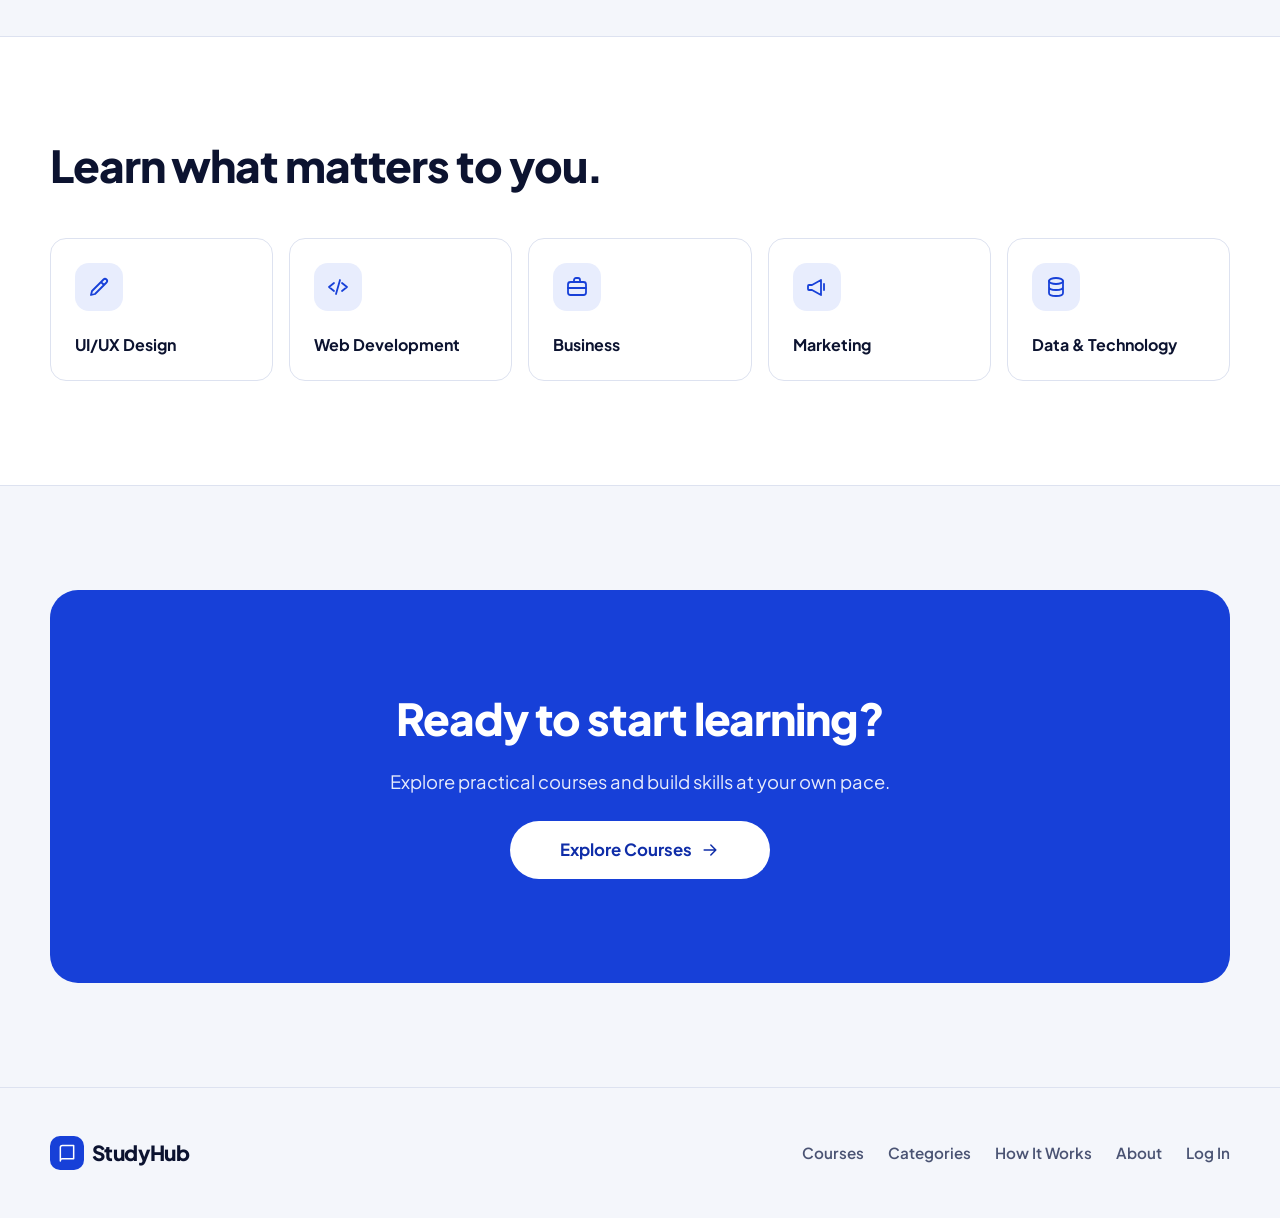
==== commit 793eced9: "initial commit" ====
--- a/index.html
+++ b/index.html
@@ -3,6 +3,10 @@
 <head>
 <meta charset="utf-8">
 <meta name="viewport" content="width=device-width, initial-scale=1, viewport-fit=cover">
+<meta name="theme-color" content="#1740D8">
+<meta property="og:title" content="StudyHub — Learn skills that move you forward">
+<meta property="og:description" content="Practical online courses in design, development, business and marketing.">
+<meta property="og:type" content="website">
 <link rel="icon" href="data:image/svg+xml,%3Csvg xmlns=%27http://www.w3.org/2000/svg%27 viewBox=%270 0 100 100%27%3E%3Ctext y=%27.9em%27 font-size=%2790%27%3E🎓%3C/text%3E%3C/svg%3E">
 <title>StudyHub — Learn skills that move you forward</title>
 <meta name="description" content="Practical online courses in design, development, business and marketing. Learn at your own pace with structured paths and clear progress.">
@@ -11,42 +15,44 @@
 <link href="https://fonts.googleapis.com/css2?family=Plus+Jakarta+Sans:wght@400;500;600;700;800&display=swap" rel="stylesheet">
 <link rel="stylesheet" href="css/styles.css">
 </head>
-<body>
+<body id="top">
+<a class="skip" href="#main">Skip to main content</a>
 <svg width="0" height="0" style="position:absolute" aria-hidden="true">
 <defs>
-<symbol id="arrow" viewBox="0 0 24 24"><path d="M5 12h14M13 6l6 6-6 6"/></symbol>
-<symbol id="clock" viewBox="0 0 24 24"><circle cx="12" cy="12" r="9"/><path d="M12 7v5l3 2"/></symbol>
-<symbol id="level" viewBox="0 0 24 24"><path d="M5 20v-5M12 20V9M19 20V4"/></symbol>
-<symbol id="check" viewBox="0 0 24 24"><path d="M5 12.5l4.5 4.5L19 7.5"/></symbol>
-<symbol id="flex" viewBox="0 0 24 24"><rect x="3" y="4" width="18" height="17" rx="3"/><path d="M3 9h18M8 2v4M16 2v4"/></symbol>
-<symbol id="target" viewBox="0 0 24 24"><circle cx="12" cy="12" r="9"/><circle cx="12" cy="12" r="4.5"/><path d="M12 12l6-6"/></symbol>
-<symbol id="path" viewBox="0 0 24 24"><circle cx="6" cy="18" r="2.5"/><circle cx="18" cy="6" r="2.5"/><path d="M8.5 18H15a3 3 0 0 0 0-6H9a3 3 0 0 1 0-6h6.5"/></symbol>
-<symbol id="search" viewBox="0 0 24 24"><circle cx="11" cy="11" r="7"/><path d="M20 20l-4-4"/></symbol>
-<symbol id="book" viewBox="0 0 24 24"><path d="M4 5.5A2.5 2.5 0 0 1 6.5 3H20v16H6.5A2.5 2.5 0 0 0 4 21.5zM4 5.5v16"/></symbol>
-<symbol id="pen" viewBox="0 0 24 24"><path d="M4 20l1-4L16.5 4.5a2.1 2.1 0 0 1 3 3L8 19zM14 7l3 3"/></symbol>
-<symbol id="code" viewBox="0 0 24 24"><path d="M8 8l-5 4 5 4M16 8l5 4-5 4M14 5l-4 14"/></symbol>
-<symbol id="brief" viewBox="0 0 24 24"><rect x="3" y="7" width="18" height="13" rx="2.5"/><path d="M9 7V5a2 2 0 0 1 2-2h2a2 2 0 0 1 2 2v2M3 13h18"/></symbol>
-<symbol id="mega" viewBox="0 0 24 24"><path d="M3 11v3a1 1 0 0 0 1 1h3l9 5V5L7 10H4a1 1 0 0 0-1 1zM19 9v6"/></symbol>
-<symbol id="data" viewBox="0 0 24 24"><ellipse cx="12" cy="6" rx="7" ry="3"/><path d="M5 6v6c0 1.7 3.1 3 7 3s7-1.3 7-3V6M5 12v6c0 1.7 3.1 3 7 3s7-1.3 7-3v-6"/></symbol>
-<symbol id="menu" viewBox="0 0 24 24"><path d="M4 7h16M4 12h16M4 17h16"/></symbol>
+<symbol id="i-arrow" viewBox="0 0 24 24"><path d="M5 12h14M13 6l6 6-6 6"/></symbol>
+<symbol id="i-clock" viewBox="0 0 24 24"><circle cx="12" cy="12" r="9"/><path d="M12 7v5l3 2"/></symbol>
+<symbol id="i-level" viewBox="0 0 24 24"><path d="M5 20v-5M12 20V9M19 20V4"/></symbol>
+<symbol id="i-check" viewBox="0 0 24 24"><path d="M5 12.5l4.5 4.5L19 7.5"/></symbol>
+<symbol id="i-flex" viewBox="0 0 24 24"><rect x="3" y="4" width="18" height="17" rx="3"/><path d="M3 9h18M8 2v4M16 2v4"/></symbol>
+<symbol id="i-target" viewBox="0 0 24 24"><circle cx="12" cy="12" r="9"/><circle cx="12" cy="12" r="4.5"/><path d="M12 12l6-6"/></symbol>
+<symbol id="i-path" viewBox="0 0 24 24"><circle cx="6" cy="18" r="2.5"/><circle cx="18" cy="6" r="2.5"/><path d="M8.5 18H15a3 3 0 0 0 0-6H9a3 3 0 0 1 0-6h6.5"/></symbol>
+<symbol id="i-search" viewBox="0 0 24 24"><circle cx="11" cy="11" r="7"/><path d="M20 20l-4-4"/></symbol>
+<symbol id="i-book" viewBox="0 0 24 24"><path d="M4 5.5A2.5 2.5 0 0 1 6.5 3H20v16H6.5A2.5 2.5 0 0 0 4 21.5zM4 5.5v16"/></symbol>
+<symbol id="i-pen" viewBox="0 0 24 24"><path d="M4 20l1-4L16.5 4.5a2.1 2.1 0 0 1 3 3L8 19zM14 7l3 3"/></symbol>
+<symbol id="i-code" viewBox="0 0 24 24"><path d="M8 8l-5 4 5 4M16 8l5 4-5 4M14 5l-4 14"/></symbol>
+<symbol id="i-brief" viewBox="0 0 24 24"><rect x="3" y="7" width="18" height="13" rx="2.5"/><path d="M9 7V5a2 2 0 0 1 2-2h2a2 2 0 0 1 2 2v2M3 13h18"/></symbol>
+<symbol id="i-mega" viewBox="0 0 24 24"><path d="M3 11v3a1 1 0 0 0 1 1h3l9 5V5L7 10H4a1 1 0 0 0-1 1zM19 9v6"/></symbol>
+<symbol id="i-data" viewBox="0 0 24 24"><ellipse cx="12" cy="6" rx="7" ry="3"/><path d="M5 6v6c0 1.7 3.1 3 7 3s7-1.3 7-3V6M5 12v6c0 1.7 3.1 3 7 3s7-1.3 7-3v-6"/></symbol>
+<symbol id="i-user" viewBox="0 0 24 24"><circle cx="12" cy="8" r="4"/><path d="M4 21c1-4 4-6 8-6s7 2 8 6"/></symbol>
+<symbol id="i-menu" viewBox="0 0 24 24"><path d="M4 7h16M4 12h16M4 17h16"/></symbol>
 </defs>
 </svg>
 
 <header class="nav">
   <div class="wrap">
-    <a class="logo" href="#top" aria-label="StudyHub home"><i><svg class="ico" aria-hidden="true"><use href="#book"/></svg></i>StudyHub</a>
+    <a class="logo" href="#top" aria-label="StudyHub home"><i><svg class="ico" aria-hidden="true"><use href="#i-book"/></svg></i>StudyHub</a>
     <nav class="menu" id="menu" aria-label="Primary">
       <a href="#courses">Courses</a><a href="#categories">Categories</a><a href="#how">How It Works</a><a href="#about">About</a>
     </nav>
     <div class="nav-r">
-      <a class="login" href="#cta">Log In</a>
-      <a class="btn btn-p btn-sm" href="#cta">Get Started</a>
+      <a class="login" href="login.html" data-route="login" aria-label="Log In"><svg class="ico" aria-hidden="true"><use href="#i-user"/></svg><span>Log In</span></a>
+      <a class="btn btn-p btn-sm" href="signup.html?source=nav" data-route="signup">Get Started</a>
     </div>
-    <button class="burger" id="burger" aria-label="Open menu" aria-expanded="false" aria-controls="menu"><svg class="ico" aria-hidden="true"><use href="#menu"/></svg></button>
+    <button class="burger" id="burger" type="button" aria-label="Open menu" aria-expanded="false" aria-controls="menu"><svg class="ico" aria-hidden="true"><use href="#i-menu"/></svg></button>
   </div>
 </header>
 
-<main id="top">
+<main id="main">
 <section class="hero">
   <img class="hero-bg" src="images/hero-laptop.jpg" alt="" width="1200" height="670" fetchpriority="high">
   <div class="wrap">
@@ -54,8 +60,8 @@
       <h1>Learn skills that move you forward.</h1>
       <p class="lead">Discover practical courses, learn at your own pace, and build the skills you need for your next opportunity.</p>
       <div class="cta-row">
-        <a class="btn btn-p" href="#courses">Explore Courses <svg class="ico" aria-hidden="true"><use href="#arrow"/></svg></a>
-        <a class="btn btn-s" href="#cta">Start Learning</a>
+        <a class="btn btn-p" href="#courses">Explore Courses <svg class="ico" aria-hidden="true"><use href="#i-arrow"/></svg></a>
+        <a class="btn btn-s" href="signup.html?source=hero" data-route="signup">Start Learning</a>
       </div>
       <p class="audience">Built for students, young professionals and career switchers.</p>
     </div>
@@ -69,9 +75,9 @@
       <p class="lead">StudyHub helps you find practical learning experiences without the clutter, so you can spend your time learning instead of searching.</p>
     </div>
     <div class="values">
-      <article class="panel val"><span class="badge"><svg class="ico"><use href="#flex"/></svg></span><h3>Learn at your pace</h3><p>Flexible learning that fits your schedule.</p></article>
-      <article class="panel val"><span class="badge"><svg class="ico"><use href="#target"/></svg></span><h3>Practical skills</h3><p>Focused courses designed around useful, applicable knowledge.</p></article>
-      <article class="panel val"><span class="badge"><svg class="ico"><use href="#path"/></svg></span><h3>Clear progress</h3><p>Structured learning paths that make it easy to know what comes next.</p></article>
+      <article class="panel val"><span class="badge"><svg class="ico"><use href="#i-flex"/></svg></span><h3>Learn at your pace</h3><p>Flexible learning that fits your schedule.</p></article>
+      <article class="panel val"><span class="badge"><svg class="ico"><use href="#i-target"/></svg></span><h3>Practical skills</h3><p>Focused courses designed around useful, applicable knowledge.</p></article>
+      <article class="panel val"><span class="badge"><svg class="ico"><use href="#i-path"/></svg></span><h3>Clear progress</h3><p>Structured learning paths that make it easy to know what comes next.</p></article>
     </div>
   </div>
 </section>
@@ -80,13 +86,13 @@
   <div class="wrap">
     <div class="top">
       <div class="head"><h2>Explore popular courses</h2><p class="lead">Start with a course that matches where you want to go.</p></div>
-      <a class="btn btn-t" href="#cta">Browse all courses <svg class="ico" aria-hidden="true"><use href="#arrow"/></svg></a>
+      <a class="btn btn-t" href="signup.html?source=browse" data-route="signup">Sign up to see all courses <svg class="ico" aria-hidden="true"><use href="#i-arrow"/></svg></a>
     </div>
     <div class="grid4">
-      <article class="card"><img src="images/course-ui-ux-fundamentals.jpg" alt="UI/UX Design Fundamentals course cover" loading="lazy" width="900" height="672"><div class="body"><span class="tag">UI/UX Design</span><h3>UI/UX Design Fundamentals</h3><p class="meta">Instructor: Amara Okafor</p><div class="facts meta"><span><svg class="ico"><use href="#clock"/></svg>12 lessons</span><span><svg class="ico"><use href="#level"/></svg>Intermediate</span></div><a class="btn btn-s btn-sm" href="#cta">Start Learning</a></div></article>
-      <article class="card"><img src="images/course-web-development.jpg" alt="Modern Web Development course cover" loading="lazy" width="900" height="672"><div class="body"><span class="tag">Web Development</span><h3>Modern Web Development</h3><p class="meta">Instructor: Daniel Mensah</p><div class="facts meta"><span><svg class="ico"><use href="#clock"/></svg>10 weeks</span><span><svg class="ico"><use href="#level"/></svg>Intermediate</span></div><a class="btn btn-s btn-sm" href="#cta">Start Learning</a></div></article>
-      <article class="card"><img src="images/course-digital-marketing.jpg" alt="Digital Marketing Strategy course cover" loading="lazy" width="900" height="672"><div class="body"><span class="tag">Marketing</span><h3>Digital Marketing Strategy</h3><p class="meta">Instructor: Lena Fischer</p><div class="facts meta"><span><svg class="ico"><use href="#clock"/></svg>12 modules</span><span><svg class="ico"><use href="#level"/></svg>Advanced</span></div><a class="btn btn-s btn-sm" href="#cta">Start Learning</a></div></article>
-      <article class="card"><img src="images/course-product-design.jpg" alt="Product Design Essentials course cover" loading="lazy" width="900" height="672"><div class="body"><span class="tag">UI/UX Design</span><h3>Product Design Essentials</h3><p class="meta">Instructor: Priya Nair</p><div class="facts meta"><span><svg class="ico"><use href="#clock"/></svg>12 modules</span><span><svg class="ico"><use href="#level"/></svg>Beginner</span></div><a class="btn btn-s btn-sm" href="#cta">Start Learning</a></div></article>
+      <article class="card" data-course-slug="ui-ux-design-fundamentals"><img src="images/course-ui-ux-fundamentals.jpg" alt="UI/UX Design Fundamentals course cover" loading="lazy" width="900" height="672"><div class="body"><span class="tag">UI/UX Design</span><h3>UI/UX Design Fundamentals</h3><p class="meta">Instructor: Amara Okafor</p><div class="facts meta"><span><svg class="ico"><use href="#i-clock"/></svg>12 lessons</span><span><svg class="ico"><use href="#i-level"/></svg>Intermediate</span></div><a class="btn btn-s btn-sm" href="signup.html?course=ui-ux-design-fundamentals&amp;source=card" data-route="signup" data-course-slug="ui-ux-design-fundamentals">Start Learning</a></div></article>
+      <article class="card" data-course-slug="modern-web-development"><img src="images/course-web-development.jpg" alt="Modern Web Development course cover" loading="lazy" width="900" height="672"><div class="body"><span class="tag">Web Development</span><h3>Modern Web Development</h3><p class="meta">Instructor: Daniel Mensah</p><div class="facts meta"><span><svg class="ico"><use href="#i-clock"/></svg>10 weeks</span><span><svg class="ico"><use href="#i-level"/></svg>Intermediate</span></div><a class="btn btn-s btn-sm" href="signup.html?course=modern-web-development&amp;source=card" data-route="signup" data-course-slug="modern-web-development">Start Learning</a></div></article>
+      <article class="card" data-course-slug="digital-marketing-strategy"><img src="images/course-digital-marketing.jpg" alt="Digital Marketing Strategy course cover" loading="lazy" width="900" height="672"><div class="body"><span class="tag">Marketing</span><h3>Digital Marketing Strategy</h3><p class="meta">Instructor: Lena Fischer</p><div class="facts meta"><span><svg class="ico"><use href="#i-clock"/></svg>12 modules</span><span><svg class="ico"><use href="#i-level"/></svg>Advanced</span></div><a class="btn btn-s btn-sm" href="signup.html?course=digital-marketing-strategy&amp;source=card" data-route="signup" data-course-slug="digital-marketing-strategy">Start Learning</a></div></article>
+      <article class="card" data-course-slug="product-design-essentials"><img src="images/course-product-design.jpg" alt="Product Design Essentials course cover" loading="lazy" width="900" height="672"><div class="body"><span class="tag">UI/UX Design</span><h3>Product Design Essentials</h3><p class="meta">Instructor: Priya Nair</p><div class="facts meta"><span><svg class="ico"><use href="#i-clock"/></svg>12 modules</span><span><svg class="ico"><use href="#i-level"/></svg>Beginner</span></div><a class="btn btn-s btn-sm" href="signup.html?course=product-design-essentials&amp;source=card" data-route="signup" data-course-slug="product-design-essentials">Start Learning</a></div></article>
     </div>
   </div>
 </section>
@@ -97,11 +103,11 @@
       <h2>A simpler way to keep learning.</h2>
       <p class="lead">Pick up exactly where you left off. Your current lesson, module list and progress are always one glance away.</p>
       <ul class="ticks">
-        <li><svg class="ico"><use href="#check"/></svg>See your progress for every course</li>
-        <li><svg class="ico"><use href="#check"/></svg>Move through modules and lessons in order</li>
-        <li><svg class="ico"><use href="#check"/></svg>Resume with one click</li>
+        <li><svg class="ico"><use href="#i-check"/></svg>See your progress for every course</li>
+        <li><svg class="ico"><use href="#i-check"/></svg>Move through modules and lessons in order</li>
+        <li><svg class="ico"><use href="#i-check"/></svg>Resume with one click</li>
       </ul>
-      <a class="btn btn-p" href="#cta">Continue Learning <svg class="ico" aria-hidden="true"><use href="#arrow"/></svg></a>
+      <a class="btn btn-p" href="login.html?next=%2Fdashboard" data-route="login">Continue Learning <svg class="ico" aria-hidden="true"><use href="#i-arrow"/></svg></a>
     </div>
     <div class="frame">
       <div class="dots"><b></b><b></b><b></b></div>
@@ -125,11 +131,11 @@
   <div class="wrap">
     <div class="head"><h2>Learn what matters to you.</h2></div>
     <div class="cats">
-      <a class="cat" href="#courses"><span class="badge"><svg class="ico"><use href="#pen"/></svg></span><strong>UI/UX Design</strong></a>
-      <a class="cat" href="#courses"><span class="badge"><svg class="ico"><use href="#code"/></svg></span><strong>Web Development</strong></a>
-      <a class="cat" href="#courses"><span class="badge"><svg class="ico"><use href="#brief"/></svg></span><strong>Business</strong></a>
-      <a class="cat" href="#courses"><span class="badge"><svg class="ico"><use href="#mega"/></svg></span><strong>Marketing</strong></a>
-      <a class="cat" href="#courses"><span class="badge"><svg class="ico"><use href="#data"/></svg></span><strong>Data &amp; Technology</strong></a>
+      <a class="cat" href="#courses" data-category="ui-ux-design"><span class="badge"><svg class="ico"><use href="#i-pen"/></svg></span><strong>UI/UX Design</strong></a>
+      <a class="cat" href="#courses" data-category="web-development"><span class="badge"><svg class="ico"><use href="#i-code"/></svg></span><strong>Web Development</strong></a>
+      <a class="cat" href="#courses" data-category="business"><span class="badge"><svg class="ico"><use href="#i-brief"/></svg></span><strong>Business</strong></a>
+      <a class="cat" href="#courses" data-category="marketing"><span class="badge"><svg class="ico"><use href="#i-mega"/></svg></span><strong>Marketing</strong></a>
+      <a class="cat" href="#courses" data-category="data-technology"><span class="badge"><svg class="ico"><use href="#i-data"/></svg></span><strong>Data &amp; Technology</strong></a>
     </div>
   </div>
 </section>
@@ -139,7 +145,7 @@
     <div class="final">
       <h2>Ready to start learning?</h2>
       <p>Explore practical courses and build skills at your own pace.</p>
-      <a class="btn" href="#courses">Explore Courses <svg class="ico" aria-hidden="true"><use href="#arrow"/></svg></a>
+      <a class="btn" href="#courses">Explore Courses <svg class="ico" aria-hidden="true"><use href="#i-arrow"/></svg></a>
     </div>
   </div>
 </section>
@@ -147,11 +153,11 @@
 
 <footer>
   <div class="wrap">
-    <a class="logo" href="#top"><i><svg class="ico" aria-hidden="true"><use href="#book"/></svg></i>StudyHub</a>
-    <nav aria-label="Footer"><a href="#courses">Courses</a><a href="#categories">Categories</a><a href="#how">How It Works</a><a href="#about">About</a><a href="mailto:hello@studyhub.example">Contact</a></nav>
+    <a class="logo" href="#top"><i><svg class="ico" aria-hidden="true"><use href="#i-book"/></svg></i>StudyHub</a>
+    <nav aria-label="Footer"><a href="#courses">Courses</a><a href="#categories">Categories</a><a href="#how">How It Works</a><a href="#about">About</a><a href="login.html" data-route="login">Log In</a></nav>
   </div>
 </footer>
 
-<script src="js/main.js" defer></script>
+<script src="js/nav.js" defer></script>
 </body>
 </html>
--- a/css/styles.css
+++ b/css/styles.css
@@ -149,3 +149,43 @@
   .final{padding-inline:var(--s5)}
 }
 @media (prefers-reduced-motion:reduce){*{transition:none!important;scroll-behavior:auto!important}}
+
+@media (max-width:560px){.cats{grid-template-columns:repeat(2,minmax(0,1fr))}.cat{min-width:0;overflow-wrap:anywhere}}
+
+/* ---------- navigation + handoff additions ---------- */
+.skip{position:absolute;left:-999px;top:8px;z-index:100;background:var(--surface);color:var(--ink);padding:10px 16px;border-radius:10px;font-weight:700;border:2px solid var(--brand)}
+.skip:focus{left:8px}
+.menu a[aria-current]{color:var(--brand)}
+.login{display:inline-flex;align-items:center;gap:8px;font-weight:600;font-size:.95rem;min-height:44px;padding:0 4px;color:var(--ink)}
+.login:hover{color:var(--brand)}.login .ico{display:none}
+@media (max-width:820px){
+  .nav .wrap{gap:8px}
+  .nav-r{margin-left:auto;gap:6px}
+  .nav-r .login,.nav-r .btn{display:inline-flex}
+  .login{width:44px;height:44px;border:1px solid var(--line);border-radius:50%;justify-content:center;background:var(--surface);padding:0}
+  .login .ico{display:block}.login span{display:none}
+  .nav-r .btn{min-height:44px;padding:0 var(--s4);font-size:.9rem}
+  .burger{margin-left:0}
+}
+@media (max-width:400px){.logo{font-size:1.1rem;gap:6px}.logo i{width:30px;height:30px}.nav-r .btn{padding:0 12px;font-size:.85rem}}
+/* ---------- auth pages ---------- */
+.auth{min-height:calc(100vh - 160px);display:grid;place-items:center;padding:var(--s8) var(--s4)}
+.auth-card{width:min(440px,100%);background:var(--surface);border:1px solid var(--line);border-radius:var(--r);box-shadow:var(--sh);padding:clamp(24px,5vw,40px);display:grid;gap:var(--s4)}
+.auth-card h1{font-size:clamp(1.8rem,5vw,2.3rem)}
+.auth-card form{display:grid;gap:var(--s4)}
+.field{display:grid;gap:6px}.field label{font-weight:700;font-size:.92rem}
+.field input{min-height:48px;border:1px solid var(--line);border-radius:12px;padding:0 14px;font:inherit;background:var(--bg);color:var(--ink);width:100%}
+.field input:focus{border-color:var(--brand);outline:3px solid color-mix(in srgb,var(--brand) 25%,transparent)}
+.field input[aria-invalid=true]{border-color:#B3261E}
+.err{color:#B3261E;font-size:.88rem;margin:0}.hint{color:var(--ink2);font-size:.85rem;margin:-8px 0 0}
+.note{background:var(--brand-t);color:var(--brand-d);border-radius:12px;padding:10px 14px;font-weight:600;font-size:.92rem;margin:0}
+.form-msg{border-radius:12px;padding:12px 14px;font-size:.92rem;margin:0}.form-msg.ok{background:#E3F4EA;color:#14532D}.form-msg.bad{background:#FDECEA;color:#8C1D18}
+.alt{text-align:center;color:var(--ink2);margin:0}.alt a{color:var(--brand);font-weight:700}
+.hp{position:absolute;left:-9999px;width:1px;height:1px;opacity:0}
+.nav-r .btn,.nav-r .login,.burger,.logo{flex:none;white-space:nowrap}
+@media (max-width:400px){
+  .nav .wrap{width:calc(100% - 24px);gap:6px}
+  .logo{font-size:1rem}.logo i{width:28px;height:28px}
+  .login,.burger{width:40px;height:40px}
+  .nav-r{gap:6px}.nav-r .btn{min-height:40px;padding:0 12px;font-size:.82rem}
+}
